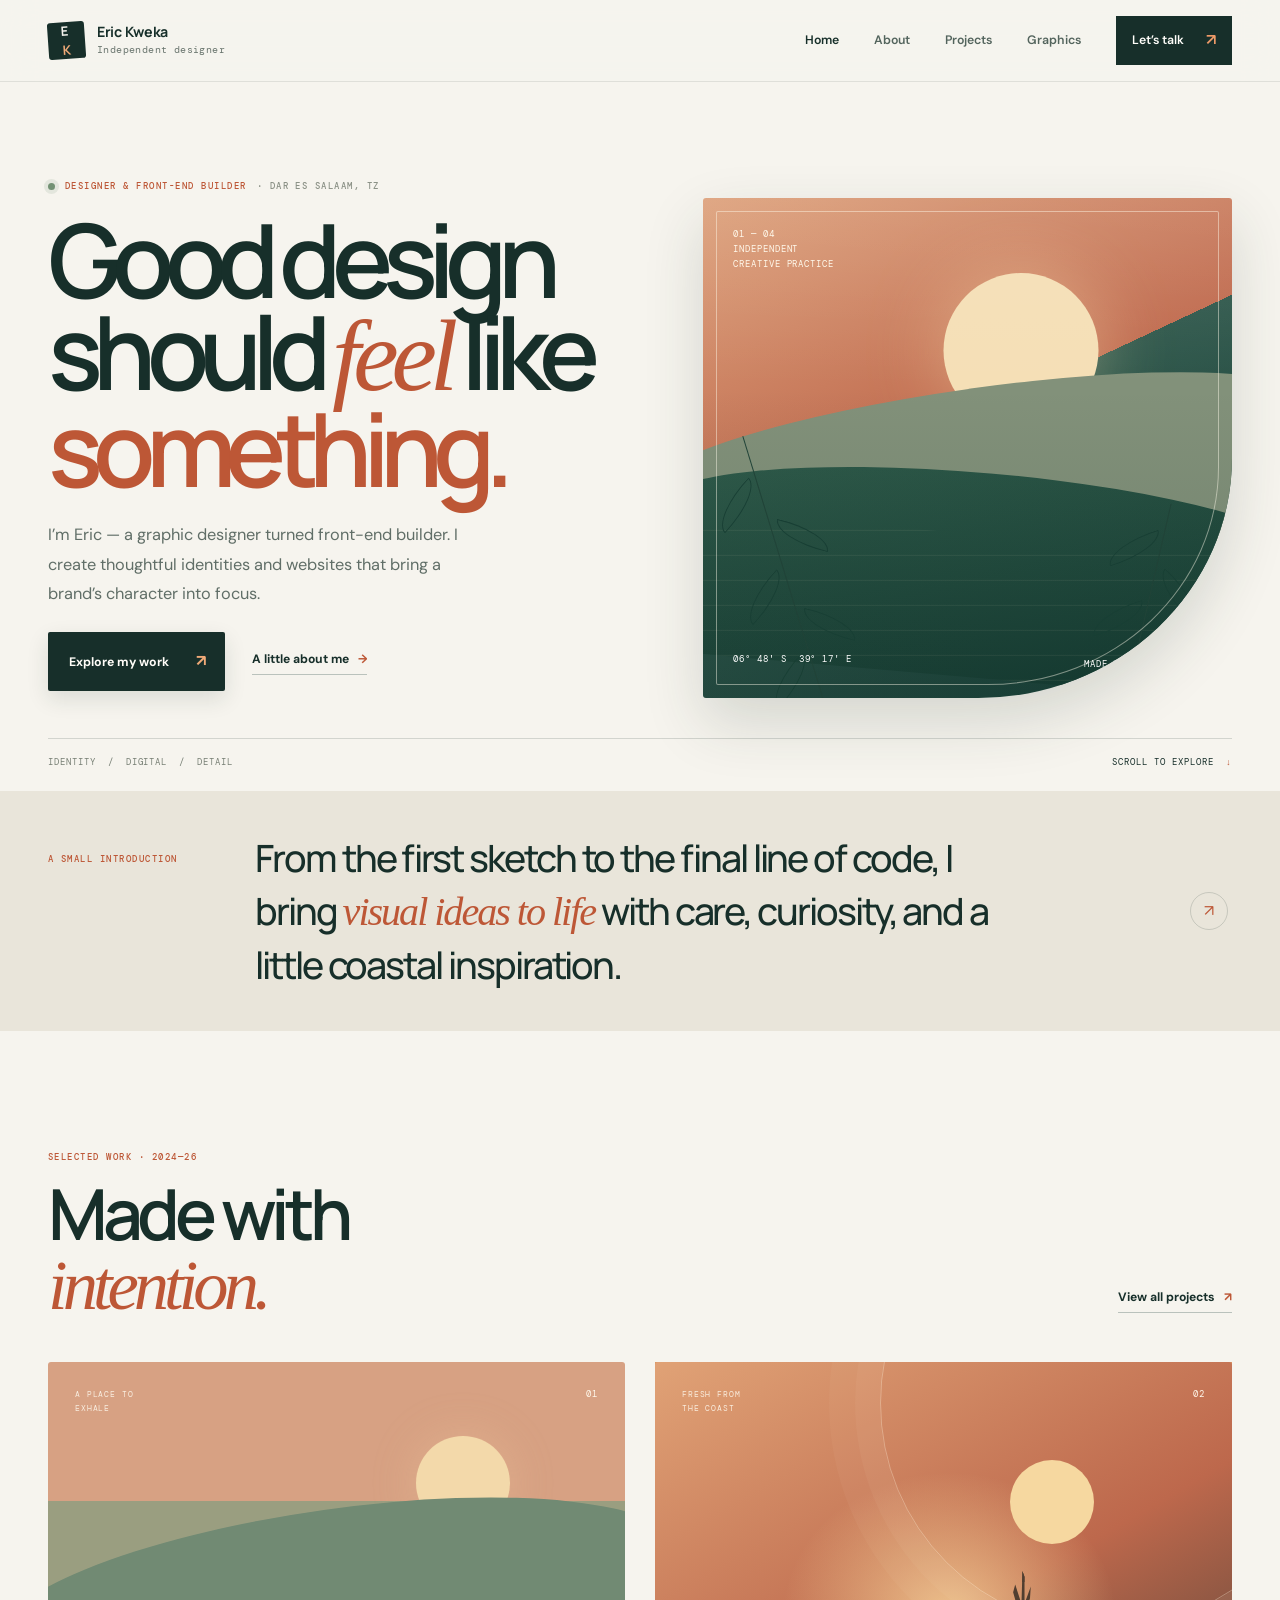
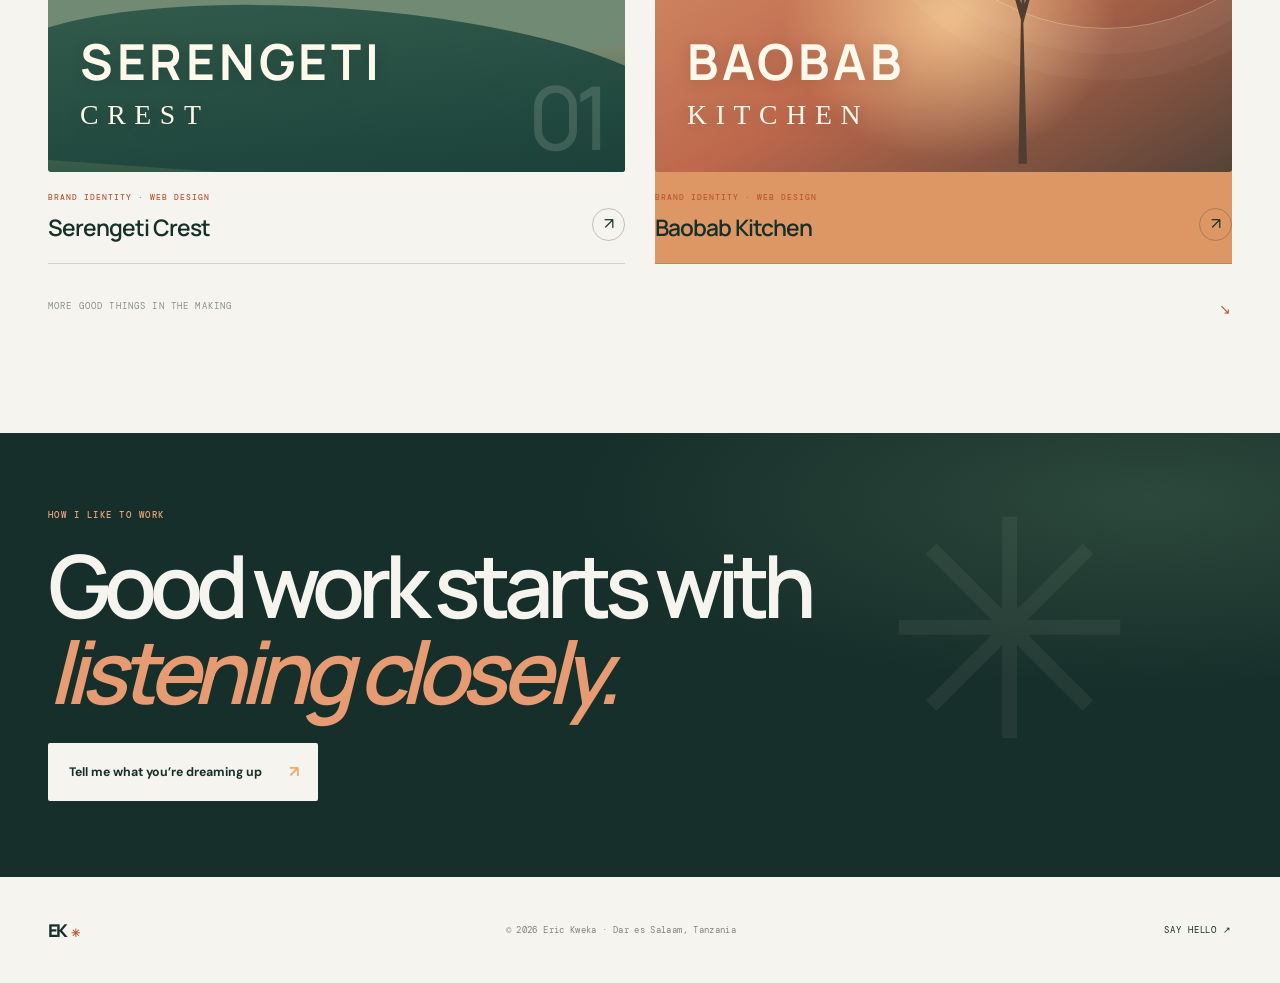
==== index.html @ 7717705d "Add files via upload" ====
<!doctype html>
<html lang="en">
<head>
  <meta charset="utf-8">
  <meta name="viewport" content="width=device-width, initial-scale=1">
  <meta name="theme-color" content="#f4f1e9">
  <meta name="description" content="Eric Kweka is a graphic and front-end designer in Dar es Salaam, Tanzania, building thoughtful brands and websites.">
  <title>Eric Kweka — Designer &amp; Front-end Builder</title>
  <link rel="preconnect" href="https://fonts.googleapis.com">
  <link rel="preconnect" href="https://fonts.gstatic.com" crossorigin>
  <link href="https://fonts.googleapis.com/css2?family=DM+Mono:wght@400;500&family=DM+Sans:wght@400;500;600;700&family=Manrope:wght@400;500;600;700;800&display=swap" rel="stylesheet">
  <link rel="stylesheet" href="style.css">
</head>
<body>
  <header class="site-header">
    <a class="wordmark" href="index.html" aria-label="Eric Kweka, home"><span class="wordmark-mark">E<span>K</span></span><span>Eric Kweka<small>Independent designer</small></span></a>
    <button class="menu-btn" aria-expanded="false" aria-controls="site-nav"><span>Menu</span><i></i><i></i></button>
    <nav class="site-nav" id="site-nav" aria-label="Main navigation">
      <a href="index.html" aria-current="page">Home</a><a href="about.html">About</a><a href="projects.html">Projects</a><a href="graphics.html">Graphics</a><a class="nav-contact" href="contact.html">Let’s talk <span>↗</span></a>
    </nav>
  </header>
  <main>
    <section class="hero wrap">
      <div class="hero-copy">
        <p class="eyebrow"><span class="status-dot"></span> DESIGNER &amp; FRONT-END BUILDER <span class="eyebrow-place">· DAR ES SALAAM, TZ</span></p>
        <h1>Good design<br>should <em>feel</em> like<br><span>something.</span></h1>
        <p class="hero-intro">I’m Eric — a graphic designer turned front-end builder. I create thoughtful identities and websites that bring a brand’s character into focus.</p>
        <div class="hero-cta"><a class="button button-dark" href="projects.html">Explore my work <span>↗</span></a><a class="text-link" href="about.html">A little about me <span>→</span></a></div>
      </div>
      <div class="hero-visual" aria-label="Abstract illustration of the Tanzanian coast at sunset" role="img">
        <div class="visual-index">01 — 04<br>INDEPENDENT<br>CREATIVE PRACTICE</div><div class="sun"></div><div class="coast coast-back"></div><div class="coast coast-front"></div>
        <div class="visual-plant plant-a"><i></i><i></i><i></i><i></i><i></i></div><div class="visual-plant plant-b"><i></i><i></i><i></i><i></i></div>
        <div class="visual-caption"><span>06° 48′ S&nbsp; 39° 17′ E</span><span>MADE IN TANZANIA <b>✳</b></span></div>
      </div>
      <div class="hero-bottom"><span>IDENTITY&nbsp; / &nbsp;DIGITAL&nbsp; / &nbsp;DETAIL</span><a href="#work">SCROLL TO EXPLORE <span>↓</span></a></div>
    </section>
    <section class="intro-band"><div class="wrap intro-band-inner"><span class="eyebrow">A SMALL INTRODUCTION</span><p>From the first sketch to the final line of code, I bring <em>visual ideas to life</em> with care, curiosity, and a little coastal inspiration.</p><a class="round-link" href="about.html" aria-label="Read more about Eric">↗</a></div></section>
    <section class="work-section wrap" id="work">
      <div class="section-heading"><div><p class="eyebrow">SELECTED WORK · 2024—26</p><h2>Made with<br><em>intention.</em></h2></div><a class="text-link" href="projects.html">View all projects <span>↗</span></a></div>
      <div class="work-grid">
        <a class="work-card work-serengeti" href="projects.html#serengeti"><div class="work-art serengeti-art"><span class="work-art-note">A PLACE TO<br>EXHALE</span><div class="work-sun"></div><div class="work-hill hill-a"></div><div class="work-hill hill-b"></div><div class="work-art-title">SERENGETI<br><i>CREST</i></div><span class="work-number">01</span></div><div class="work-meta"><div><span class="eyebrow">BRAND IDENTITY · WEB DESIGN</span><h3>Serengeti Crest</h3></div><span class="arrow-circle">↗</span></div></a>
        <a class="work-card work-baobab" href="projects.html#baobab"><div class="work-art baobab-art"><span class="work-art-note">FRESH FROM<br>THE COAST</span><div class="baobab-sun"></div><div class="baobab-tree"></div><div class="work-art-title">BAOBAB<br><i>KITCHEN</i></div><span class="work-number">02</span></div><div class="work-meta"><div><span class="eyebrow">BRAND IDENTITY · WEB DESIGN</span><h3>Baobab Kitchen</h3></div><span class="arrow-circle">↗</span></div></a>
      </div>
      <div class="work-endnote"><span>MORE GOOD THINGS IN THE MAKING</span><span>↘</span></div>
    </section>
    <section class="statement"><div class="wrap statement-inner"><span class="eyebrow">HOW I LIKE TO WORK</span><p>Good work starts with<br><em>listening closely.</em></p><a class="button button-light" href="contact.html">Tell me what you’re dreaming up <span>↗</span></a><span class="statement-star" aria-hidden="true">✳</span></div></section>
  </main>
  <footer class="site-footer wrap"><a class="footer-mark" href="index.html">EK<span>✳</span></a><span>© <span data-year>2026</span> Eric Kweka · Dar es Salaam, Tanzania</span><a href="mailto:kwekae376@gmail.com">SAY HELLO ↗</a></footer>
  <script src="nav.js" defer></script>
</body>
</html>
---- style.css ----
@import url('https://fonts.googleapis.com/css2?family=DM+Mono:wght@400;500&family=DM+Sans:wght@400;500;600;700&family=Manrope:wght@400;500;600;700;800&display=swap');

:root{--paper:#f4f1e9;--paper-light:#fcfaf5;--ink:#183b35;--ink-soft:#31584e;--muted:#6b7770;--orange:#d06e46;--orange-light:#e9a176;--line:rgba(24,59,53,.18);--dark:#183b35;--white:#fffdf8;--mono:'DM Mono',monospace;--sans:'DM Sans',sans-serif;--display:'Manrope',sans-serif;--page:1160px}
*{box-sizing:border-box}html{scroll-behavior:smooth;scroll-padding-top:100px}body{margin:0;background:var(--paper);color:var(--ink);font:400 16px/1.65 var(--sans);-webkit-font-smoothing:antialiased}a{color:inherit;text-decoration:none}button,input,textarea{font:inherit}button,a{-webkit-tap-highlight-color:transparent}a:focus-visible,button:focus-visible,input:focus-visible,textarea:focus-visible{outline:2px solid var(--orange);outline-offset:4px}::selection{background:var(--orange);color:white}.wrap{width:min(var(--page),calc(100% - 96px));margin-inline:auto}
.site-header{height:88px;padding:0 max(48px,calc((100vw - var(--page))/2));display:flex;align-items:center;justify-content:space-between;border-bottom:1px solid var(--line);position:relative;z-index:10;background:rgba(244,241,233,.96)}.wordmark{display:flex;align-items:center;gap:12px;font:700 .89rem/1.2 var(--display);letter-spacing:-.02em}.wordmark>span:last-child{display:block}.wordmark small{display:block;color:var(--muted);font:400 .62rem/1.5 var(--mono);letter-spacing:.04em;margin-top:3px}.wordmark-mark{height:37px;width:37px;border-radius:50%;display:grid;place-items:center;background:var(--ink);color:var(--paper);font:700 .81rem var(--display);letter-spacing:-.1em;padding-right:3px}.wordmark-mark span{color:var(--orange-light)}.site-nav{display:flex;align-items:center;gap:35px}.site-nav>a{font-size:.8rem;font-weight:600;color:#53645d;transition:color .2s}.site-nav>a:hover,.site-nav>a[aria-current=page]{color:var(--ink)}.site-nav .nav-contact{display:flex;align-items:center;gap:22px;padding:10px 14px 10px 17px;border:1px solid var(--line);color:var(--ink)}.nav-contact span{color:var(--orange);font-size:1rem}.menu-btn{display:none}
.hero{padding-top:63px;display:grid;grid-template-columns:1.04fr .96fr;column-gap:45px;align-items:center;position:relative}.hero-copy{padding:19px 0 38px;position:relative;z-index:1}.eyebrow{display:flex;align-items:center;gap:10px;margin:0 0 19px;color:var(--orange);font:500 .61rem/1.5 var(--mono);letter-spacing:.14em}.status-dot{display:inline-block;width:7px;height:7px;border-radius:50%;background:#739174;box-shadow:0 0 0 4px rgba(115,145,116,.14);flex:none}.eyebrow-place{color:#8b9186}.hero h1,.page-intro h1{font:600 clamp(3.9rem,7.3vw,6.65rem)/.96 var(--display);letter-spacing:-.085em;margin:0;color:var(--ink)}h1 em,h2 em{font-family:Georgia,serif;font-weight:400;letter-spacing:-.07em;color:var(--orange);font-style:italic}.hero h1>span{color:var(--orange)}.hero-intro{max-width:445px;color:#606e67;font-size:1rem;line-height:1.85;margin:26px 0 24px}.hero-cta{display:flex;align-items:center;gap:27px}.button{display:inline-flex;align-items:center;justify-content:space-between;gap:27px;padding:14px 17px 14px 19px;border:1px solid transparent;font-size:.77rem;font-weight:700;transition:transform .2s,background .2s,color .2s}.button:hover{transform:translateY(-2px)}.button-dark{background:var(--ink);color:var(--white)}.button-dark:hover{background:#26534a}.button span{color:var(--orange-light);font-size:1rem}.text-link{display:inline-flex;align-items:center;gap:9px;font-size:.76rem;font-weight:700;border-bottom:1px solid rgba(24,59,53,.27);padding-bottom:5px;transition:color .2s,border-color .2s}.text-link:hover{color:var(--orange);border-color:var(--orange)}.text-link span{color:var(--orange)}
.hero-visual{height:456px;position:relative;overflow:hidden;background:#d7a579;isolation:isolate}.hero-visual:before{content:'';position:absolute;inset:14px;border:1px solid rgba(255,250,235,.45);z-index:5;pointer-events:none}.hero-visual:after{content:'';position:absolute;inset:0;background:linear-gradient(180deg,rgba(246,208,162,.04),rgba(24,59,53,.04));pointer-events:none}.visual-index{position:absolute;z-index:6;top:29px;left:30px;color:#fff9ec;font:400 .53rem/1.7 var(--mono);letter-spacing:.1em}.sun{width:134px;height:134px;position:absolute;z-index:-1;left:54%;top:18%;transform:translateX(-50%);border-radius:50%;background:#f5dfb6;box-shadow:0 0 55px rgba(255,241,197,.32)}.coast{position:absolute;left:-10%;width:125%;border-radius:50% 50% 0 0/30% 30% 0 0}.coast-back{height:37%;bottom:25%;background:#678476;transform:rotate(-8deg)}.coast-front{height:41%;bottom:4%;background:linear-gradient(165deg,#355d51,#183d36);transform:rotate(5deg)}.coast-front:after{content:'';position:absolute;inset:30% 0 0;background:repeating-linear-gradient(175deg,transparent 0 23px,rgba(245,231,198,.16) 24px 25px)}.visual-plant{position:absolute;z-index:4;bottom:-25px;height:60%;width:1px;background:#214338;transform-origin:bottom}.plant-a{left:24%;transform:rotate(-17deg)}.plant-b{right:21%;height:45%;transform:rotate(13deg)}.visual-plant i{position:absolute;width:57px;height:21px;border:1px solid #214338;border-radius:100% 0 100% 0;left:-54px}.visual-plant i:nth-child(1){top:18%;transform:rotate(-30deg)}.visual-plant i:nth-child(2){top:34%;left:0;transform:rotate(30deg) scaleX(-1)}.visual-plant i:nth-child(3){top:50%;transform:rotate(-30deg)}.visual-plant i:nth-child(4){top:65%;left:0;transform:rotate(30deg) scaleX(-1)}.visual-plant i:nth-child(5){top:79%;transform:rotate(-30deg)}.visual-caption{position:absolute;z-index:6;bottom:27px;left:30px;right:30px;color:white;display:flex;justify-content:space-between;font:400 .53rem var(--mono);letter-spacing:.1em}.visual-caption b{color:#f2c09c;font-size:.9rem;margin-left:5px}.hero-bottom{grid-column:1/-1;display:flex;justify-content:space-between;border-top:1px solid var(--line);padding:15px 0 23px;color:#899087;font:400 .55rem var(--mono);letter-spacing:.11em}.hero-bottom a{color:var(--ink)}.hero-bottom a span{color:var(--orange);margin-left:6px}
.intro-band{background:#e9e5da}.intro-band-inner{min-height:217px;display:grid;grid-template-columns:175px 1fr 42px;align-items:center;gap:32px;padding-block:40px}.intro-band .eyebrow{align-self:start;margin-top:22px}.intro-band-inner>p{max-width:710px;margin:0;font:500 clamp(1.38rem,2.7vw,2.15rem)/1.42 var(--display);letter-spacing:-.055em}.intro-band-inner>p em{font:italic 400 1.07em Georgia,serif;color:var(--orange)}.round-link,.arrow-circle{display:grid;place-items:center;width:38px;height:38px;border:1px solid var(--line);border-radius:50%;color:var(--orange);font-size:1rem;transition:background .2s,color .2s}.round-link:hover,.work-card:hover .arrow-circle{background:var(--ink);color:white}
.work-section{padding-top:105px;padding-bottom:100px}.section-heading{display:flex;align-items:flex-end;justify-content:space-between;margin-bottom:36px}.section-heading .eyebrow{margin-bottom:14px}.section-heading h2,.about-capabilities h2{margin:0;font:600 clamp(2.7rem,5vw,4.2rem)/.98 var(--display);letter-spacing:-.075em}.section-heading h2 em,.about-capabilities h2 em{color:var(--orange)}.section-heading>.text-link{margin-bottom:7px}.work-grid{display:grid;grid-template-columns:1fr 1fr;gap:26px}.work-card{display:block}.work-art{height:360px;position:relative;overflow:hidden;isolation:isolate}.serengeti-art{background:linear-gradient(180deg,#ce9771 0 38%,#83937a 38% 56%,#264d42 100%)}.work-art-note{position:absolute;top:26px;left:27px;color:rgba(255,252,241,.85);font:400 .53rem/1.65 var(--mono);letter-spacing:.1em}.work-sun{position:absolute;right:20%;top:18%;width:94px;height:94px;border-radius:50%;background:#f3d9aa;box-shadow:0 0 45px rgba(250,221,172,.25)}.work-hill{position:absolute;left:-10%;width:120%;border-radius:50% 50% 0 0}.hill-a{height:43%;bottom:21%;background:#718a73;transform:rotate(-8deg)}.hill-b{height:42%;bottom:-2%;background:linear-gradient(170deg,#355e4e,#173d36);transform:rotate(4deg)}.work-art-title{position:absolute;z-index:3;left:32px;bottom:43px;color:#fff9ec;font:700 clamp(1.7rem,3.6vw,2.7rem)/.9 var(--display);letter-spacing:.1em;text-shadow:0 2px 15px rgba(0,0,0,.15)}.work-art-title i{font:500 .56em/.95 Georgia,serif;letter-spacing:.31em}.work-number{position:absolute;z-index:3;right:27px;top:26px;color:#fff9ec;font:400 .55rem var(--mono);letter-spacing:.1em}.work-baobab{background:#dc9764}.baobab-art{background:radial-gradient(ellipse at 55% 67%,rgba(250,217,150,.8) 0 2%,transparent 45%),linear-gradient(155deg,#d98f61,#a7583e 63%,#543d32)}.baobab-art:before{content:'';position:absolute;width:450px;height:450px;border:1px solid rgba(255,245,223,.32);border-radius:50%;top:-185px;right:-100px;box-shadow:0 0 0 25px rgba(255,245,223,.04),0 0 0 51px rgba(255,245,223,.035)}.baobab-sun{position:absolute;right:24%;top:24%;width:84px;height:84px;border-radius:50%;background:#f6d8a0}.baobab-tree{position:absolute;z-index:1;bottom:2%;left:62%;width:19px;height:47%;background:#503e30;clip-path:polygon(43% 25%,30% 100%,75% 100%,56% 27%,91% 14%,95% 8%,62% 17%,62% 3%,51% 0,46% 17%,13% 7%,2% 11%,39% 24%)}.baobab-tree:after{content:'';position:absolute;inset:0 0 auto -140px;width:280px;height:90px;border:11px solid #503e30;border-bottom:0;border-radius:50% 50% 0 0}.work-meta{display:flex;justify-content:space-between;align-items:center;padding:19px 0 2px;border-bottom:1px solid var(--line)}.work-meta .eyebrow{font-size:.52rem;margin:0 0 8px;letter-spacing:.12em}.work-meta h3{font:600 1.3rem var(--display);letter-spacing:-.045em;margin:0 0 18px}.arrow-circle{width:33px;height:33px;align-self:center;margin-top:-4px}.work-endnote{margin-top:36px;display:flex;justify-content:space-between;color:#8a928a;font:400 .55rem var(--mono);letter-spacing:.13em}.work-endnote span:last-child{color:var(--orange);font-size:.9rem}
.statement{background:var(--ink);color:var(--paper)}.statement-inner{min-height:360px;position:relative;padding-block:62px;overflow:hidden}.statement .eyebrow{color:#e8a47d}.statement-inner>p{position:relative;z-index:1;font:600 clamp(2.8rem,6vw,5rem)/.99 var(--display);letter-spacing:-.08em;margin:0 0 28px}.statement-inner>p em{color:#e69b72}.button-light{background:var(--paper);color:var(--ink)}.button-light:hover{background:#fff}.statement-star{position:absolute;right:8%;top:11%;color:rgba(245,241,231,.08);font-size:19rem;line-height:1}.site-footer{min-height:98px;display:flex;align-items:center;justify-content:space-between;color:#82877f;font:400 .56rem var(--mono);letter-spacing:.04em}.footer-mark{font:800 1rem var(--display);letter-spacing:-.12em;color:var(--ink)}.footer-mark span{color:var(--orange);font-size:.7rem;margin-left:5px}.site-footer>a:last-child{color:var(--ink);letter-spacing:.1em}
.inner-page{padding-top:76px}.page-intro{max-width:890px;margin-bottom:69px}.page-intro .eyebrow{margin-bottom:20px}.page-intro h1{font-size:clamp(3.6rem,7vw,6rem);line-height:.99}.page-intro h1 em{color:var(--orange)}.page-lede{max-width:540px;margin:24px 0 0;color:#69756e;font-size:1rem;line-height:1.8}.about-story{display:grid;grid-template-columns:.82fr 1.18fr;gap:clamp(40px,8vw,112px);align-items:center;padding-bottom:100px}.about-art{height:440px;position:relative;overflow:hidden;background:linear-gradient(150deg,#dda17b,#bb6e4e 48%,#294f43 48%,#193d36);display:grid;place-items:center}.about-art:before,.about-art:after{content:'';position:absolute;border:1px solid rgba(255,249,234,.35);border-radius:50%}.about-art:before{width:340px;height:340px;box-shadow:0 0 0 25px rgba(255,249,234,.05),0 0 0 50px rgba(255,249,234,.035)}.about-art:after{width:145px;height:145px;background:#f1d6a9;border:0;top:45px;right:47px;opacity:.9}.portrait-monogram{position:relative;z-index:2;width:198px;height:260px;border:1px solid rgba(255,249,234,.55);border-radius:100px 100px 2px 2px;display:grid;place-items:center;padding-right:12px;color:#fff8e9;font:700 4.5rem var(--display);letter-spacing:-.16em}.portrait-monogram span{color:#edaa7b}.about-art-label{position:absolute;z-index:3;left:22px;right:22px;bottom:21px;display:flex;justify-content:space-between;color:rgba(255,249,234,.78);font:400 .48rem var(--mono);letter-spacing:.1em}.story-copy .eyebrow{margin-bottom:15px}.story-copy h2{font:600 clamp(2rem,3.6vw,3.05rem)/1.07 var(--display);letter-spacing:-.07em;margin:0 0 23px}.story-copy h2 em{color:var(--orange)}.story-copy>p:not(.eyebrow){color:#64716b;font-size:.91rem;line-height:1.85;margin:0 0 15px}.story-copy .text-link{margin-top:8px}
.about-capabilities{padding:72px 0 89px;border-top:1px solid var(--line);border-bottom:1px solid var(--line)}.about-capabilities .section-heading{align-items:flex-end}.capabilities-note{max-width:330px;margin:0 0 7px;color:#6e7972;font-size:.83rem;line-height:1.75}.capability-list{border-top:1px solid var(--line);margin-top:34px}.capability-list>div{display:grid;grid-template-columns:55px 1fr 1.15fr 20px;align-items:center;gap:20px;padding:22px 0;border-bottom:1px solid var(--line)}.capability-list>div>span{font:400 .6rem var(--mono);color:var(--orange)}.capability-list h3{font:600 1.08rem var(--display);letter-spacing:-.03em;margin:0}.capability-list p{margin:0;color:#6c7770;font-size:.77rem}.capability-list b{font:400 1rem var(--sans);color:var(--orange);text-align:right}.about-timeline{padding:77px 0 85px}.about-timeline>.eyebrow{margin-bottom:27px}.timeline-row{display:grid;grid-template-columns:150px 1.1fr 1fr;align-items:start;gap:22px;padding:19px 0;border-top:1px solid var(--line)}.timeline-row>span{font:400 .57rem var(--mono);color:var(--orange);letter-spacing:.04em;padding-top:4px}.timeline-row h3{font:600 .91rem var(--display);margin:0}.timeline-row p{margin:0;color:#6c7770;font-size:.76rem;line-height:1.65}.mini-cta{position:relative;padding:37px 0 50px;border-top:1px solid var(--line);border-bottom:1px solid var(--line)}.mini-cta .eyebrow{margin-bottom:14px}.mini-cta h2,.project-end h2{font:600 clamp(2.6rem,5vw,4rem)/.98 var(--display);letter-spacing:-.075em;margin:0 0 25px}.mini-cta h2 em,.project-end h2 em{color:var(--orange)}
.projects-page .page-intro{margin-bottom:61px}.project-showcase{display:grid;grid-template-columns:1.05fr .95fr;align-items:center;gap:clamp(38px,7vw,90px);padding:0 0 92px;margin-bottom:7px}.project-showcase+.project-showcase{border-top:1px solid var(--line);padding-top:80px}.project-showcase.showcase-reverse .showcase-art{order:2}.showcase-art{height:396px;position:relative;overflow:hidden;isolation:isolate}.showcase-art.serengeti-art{background:linear-gradient(180deg,#cd9875 0 35%,#80917a 35% 56%,#244a3e 100%)}.showcase-art.baobab-art{background:radial-gradient(ellipse at 56% 70%,rgba(249,215,147,.83) 0 2%,transparent 45%),linear-gradient(155deg,#dc986b,#a65d42 63%,#503d32)}.showcase-art .work-art-title{font-size:clamp(2rem,4vw,3.1rem);left:37px;bottom:50px}.showcase-art .work-art-note{top:32px;left:37px}.showcase-art .work-number{top:33px;right:35px}.showcase-art .work-sun{width:105px;height:105px}.showcase-art .baobab-sun{width:95px;height:95px}.showcase-tag{position:absolute;z-index:4;bottom:15px;right:18px;color:rgba(255,250,237,.72);font:400 .45rem var(--mono);letter-spacing:.08em}.showcase-copy .eyebrow{margin-bottom:17px}.showcase-copy h2{font:600 clamp(2.8rem,5vw,4.1rem)/.93 var(--display);letter-spacing:-.08em;margin:0 0 20px}.showcase-copy h2 em{color:var(--orange)}.showcase-copy>p:not(.eyebrow){max-width:440px;color:#68756e;font-size:.87rem;line-height:1.85;margin:0 0 23px}.project-facts{border-top:1px solid var(--line);margin:24px 0 24px}.project-facts>div{display:flex;justify-content:space-between;gap:18px;padding:12px 0;border-bottom:1px solid var(--line)}.project-facts span{color:#91948a;font:400 .5rem var(--mono);letter-spacing:.08em}.project-facts b{font-size:.66rem;font-weight:600;text-align:right}.project-end{border-top:1px solid var(--line);padding:56px 0 69px}.project-end>.eyebrow{margin-bottom:14px}
.contact-page{padding-bottom:20px}.contact-intro{max-width:780px;margin-bottom:57px}.contact-intro h1{font-size:clamp(3.55rem,7vw,5.9rem)}.contact-layout{display:grid;grid-template-columns:.82fr 1.18fr;min-height:475px;background:var(--paper-light);border:1px solid rgba(24,59,53,.12)}.contact-aside{position:relative;overflow:hidden;padding:35px 38px;background:var(--ink);color:var(--paper)}.contact-aside>.eyebrow{color:#e6a17a;margin-bottom:20px}.contact-aside>p{position:relative;z-index:1;max-width:300px;margin:0 0 36px;font:500 1.35rem/1.45 var(--display);letter-spacing:-.045em}.contact-detail{position:relative;z-index:1;padding:14px 0;border-top:1px solid rgba(245,241,231,.19)}.contact-detail>span{display:block;margin-bottom:5px;color:#d68c66;font:400 .52rem var(--mono);letter-spacing:.12em}.contact-detail>a,.contact-detail>p{margin:0;font-size:.78rem;color:rgba(250,248,239,.88)}.contact-detail>a{display:flex;justify-content:space-between;align-items:center}.contact-detail>a b{color:#e9a176;font-size:.95rem}.availability{position:relative;z-index:1;margin-top:20px;display:flex;align-items:center;gap:10px;color:rgba(250,248,239,.73);font-size:.69rem}.contact-aside-mark{position:absolute;right:-46px;bottom:-116px;font-size:18rem;line-height:1;color:rgba(255,255,255,.045)}.form-panel{padding:38px 42px}.form-panel>.eyebrow{justify-content:space-between;margin-bottom:28px}.form-step{color:#9a9a8d}.form-row{display:grid;grid-template-columns:1fr 1fr;gap:17px}.form-field{margin-bottom:21px}.form-field label{display:block;color:#69766e;font:500 .53rem var(--mono);letter-spacing:.1em;margin-bottom:8px}.form-field input,.form-field textarea{display:block;width:100%;padding:12px 13px;border:1px solid rgba(24,59,53,.19);border-radius:0;background:#f8f6ef;color:var(--ink);font:400 .78rem var(--sans);transition:border .2s,background .2s;resize:vertical}.form-field input::placeholder,.form-field textarea::placeholder{color:#a1a49b}.form-field input:focus,.form-field textarea:focus{outline:none;border-color:var(--orange);background:white}.form-field textarea{min-height:133px}.form-honeypot{position:absolute;left:-5000px}.submit-button{min-width:207px;border:0;cursor:pointer}.submit-button:disabled{opacity:.65;cursor:wait;transform:none}.form-note{color:#92958b;font-size:.63rem;margin:12px 0 0}.form-status{display:none;font-size:.78rem;margin:12px 0 0}.form-status.is-visible{display:block}.form-status.is-success{color:#3a7853}.form-status.is-error{color:#aa4d3c}.contact-bottom{display:flex;justify-content:space-between;align-items:center;padding:32px 0 13px;color:#93958b;font:400 .53rem var(--mono);letter-spacing:.14em}.contact-bottom span:nth-child(2){color:var(--orange);font-size:1.1rem}
@media(min-width:1500px){.hero-visual{height:490px}.hero{padding-top:74px}.hero h1{font-size:6.7rem}}
@media(max-width:900px){.wrap{width:min(var(--page),calc(100% - 56px))}.site-header{height:74px;padding-inline:28px}.site-nav{gap:24px}.hero{padding-top:48px;column-gap:28px}.hero h1{font-size:clamp(3.3rem,7.6vw,5.3rem)}.hero-visual{height:390px}.hero-intro{font-size:.91rem}.intro-band-inner{grid-template-columns:130px 1fr 38px;gap:21px}.work-section{padding-top:79px;padding-bottom:80px}.work-art{height:300px}.about-story{gap:42px}.about-art{height:390px}.project-showcase{gap:38px}.showcase-art{height:345px}.contact-layout{grid-template-columns:.9fr 1.1fr}.contact-aside{padding:31px 27px}.form-panel{padding:33px 28px}}
@media(max-width:680px){.wrap{width:calc(100% - 40px)}.site-header{height:68px;padding-inline:20px}.wordmark-mark{width:34px;height:34px}.menu-btn{display:flex;align-items:center;gap:8px;padding:8px 0 8px 12px;border:0;background:none;color:var(--ink);font:600 .7rem var(--mono)}.menu-btn i{position:absolute;width:15px;height:1px;background:var(--ink);right:58px;transition:transform .2s}.menu-btn i:nth-of-type(1){transform:translateY(-3px)}.menu-btn i:nth-of-type(2){transform:translateY(3px)}.menu-btn[aria-expanded=true] i:nth-of-type(1){transform:rotate(45deg)}.menu-btn[aria-expanded=true] i:nth-of-type(2){transform:rotate(-45deg)}.site-nav{display:none;position:absolute;top:67px;left:0;right:0;padding:14px 21px 21px;background:var(--paper);border-bottom:1px solid var(--line);box-shadow:0 15px 24px rgba(24,59,53,.09);align-items:stretch;gap:0}.site-nav.is-open{display:flex;flex-direction:column}.site-nav>a{padding:13px 0;border-bottom:1px solid var(--line)}.site-nav .nav-contact{margin-top:11px;padding:12px 14px;border:1px solid var(--line);justify-content:space-between}.hero{display:flex;flex-direction:column;align-items:stretch;padding-top:43px}.hero-copy{padding:0 0 26px}.eyebrow{font-size:.55rem}.hero h1{font-size:clamp(3.65rem,14.5vw,5.4rem)}.hero-intro{max-width:410px;margin:21px 0;font-size:.88rem}.hero-cta{gap:18px}.button{padding:13px 14px 13px 16px;font-size:.7rem}.hero-visual{height:315px;margin:8px 0 0}.visual-index{top:25px;left:25px}.visual-caption{bottom:24px;left:25px;right:25px}.hero-bottom{padding:14px 0 19px;font-size:.46rem}.intro-band-inner{min-height:0;grid-template-columns:1fr 36px;gap:12px;padding-block:31px}.intro-band .eyebrow{grid-column:1/-1;margin:0 0 7px}.intro-band-inner>p{font-size:1.36rem;line-height:1.47}.round-link{width:33px;height:33px}.work-section{padding-top:60px;padding-bottom:62px}.section-heading{display:block;margin-bottom:25px}.section-heading h2,.about-capabilities h2{font-size:3.15rem}.section-heading>.text-link{margin-top:20px}.work-grid{grid-template-columns:1fr;gap:27px}.work-art{height:clamp(250px,80vw,355px)}.work-art-title{font-size:2.2rem;left:26px;bottom:37px}.work-meta h3{font-size:1.2rem}.work-endnote{margin-top:27px;font-size:.47rem}.statement-inner{min-height:0;padding-block:49px}.statement-inner>p{font-size:3.2rem}.statement-star{font-size:13rem;right:-20px;top:23%}.site-footer{min-height:88px;display:grid;grid-template-columns:35px 1fr auto;gap:10px;font-size:.45rem}.site-footer>a:last-child{font-size:.46rem}.inner-page{padding-top:51px}.page-intro{margin-bottom:43px}.page-intro h1{font-size:clamp(3.25rem,12.6vw,4.75rem)}.page-lede{font-size:.9rem;margin-top:19px}.about-story{grid-template-columns:1fr;gap:30px;padding-bottom:62px}.about-art{height:340px}.story-copy h2{font-size:2.35rem}.about-capabilities{padding:53px 0 58px}.about-capabilities .section-heading{display:block}.capabilities-note{margin-top:20px}.capability-list{margin-top:24px}.capability-list>div{grid-template-columns:30px 1fr 17px;gap:10px;padding:17px 0}.capability-list h3{font-size:.93rem}.capability-list p{grid-column:2;grid-row:2;font-size:.72rem}.capability-list b{grid-column:3;grid-row:1}.about-timeline{padding:53px 0 60px}.timeline-row{grid-template-columns:1fr;gap:6px;padding:15px 0}.timeline-row>span{font-size:.52rem}.timeline-row h3{font-size:.88rem}.timeline-row p{font-size:.72rem}.mini-cta{padding:30px 0 39px}.mini-cta h2,.project-end h2{font-size:3.05rem}
.projects-page .page-intro{margin-bottom:42px}.project-showcase{grid-template-columns:1fr;gap:24px;padding-bottom:55px}.project-showcase+.project-showcase{padding-top:53px}.project-showcase.showcase-reverse .showcase-art{order:0}.showcase-art{height:clamp(270px,83vw,365px)}.showcase-art .work-art-title{font-size:2.45rem;left:28px;bottom:42px}.showcase-copy h2{font-size:3.2rem}.showcase-copy>p:not(.eyebrow){font-size:.82rem}.project-facts>div{padding:11px 0}.project-end{padding:42px 0 52px}.contact-page{padding-bottom:8px}.contact-intro{margin-bottom:37px}.contact-layout{grid-template-columns:1fr}.contact-aside{padding:27px 24px 24px}.contact-aside>p{font-size:1.2rem;margin-bottom:24px}.contact-detail{padding:11px 0}.contact-detail>a,.contact-detail>p{font-size:.75rem}.availability{margin-top:16px}.form-panel{padding:28px 23px}.form-panel>.eyebrow{margin-bottom:21px}.form-row{grid-template-columns:1fr;gap:0}.form-field{margin-bottom:17px}.form-field textarea{min-height:120px}.contact-bottom{padding:25px 0 9px;font-size:.43rem}}
@media(prefers-reduced-motion:reduce){*,*::before,*::after{scroll-behavior:auto!important;animation-duration:.01ms!important;animation-iteration-count:1!important;transition-duration:.01ms!important}}

/* Editorial refresh */
:root{--paper:#f6f4ee;--paper-light:#fffefa;--ink:#172f2a;--ink-soft:#31584e;--muted:#68746d;--orange:#bd5736;--orange-light:#f0aa78;--line:rgba(23,47,42,.16);--page:1216px}
body{background:var(--paper)}
.site-header{height:82px;position:sticky;top:0;background:rgba(246,244,238,.9);backdrop-filter:blur(16px);border-color:rgba(23,47,42,.1)}
.wordmark-mark{border-radius:3px;transform:rotate(-4deg)}
.site-nav>a{font-size:.77rem}.site-nav .nav-contact{background:var(--ink);color:#fffefa;border:0;padding:11px 16px}.site-nav .nav-contact span{color:#ed9a68}
.hero{padding-top:76px;column-gap:7%;min-height:610px}.hero-copy{padding:22px 0 47px}.hero h1{font-size:clamp(4.3rem,8vw,7.25rem);line-height:.9;letter-spacing:-.095em}.hero h1>span{color:var(--orange)}
.eyebrow{font-size:.58rem;letter-spacing:.16em}.hero-intro{font-size:1.02rem;line-height:1.8;max-width:420px}.button{border-radius:2px;padding:15px 18px 15px 20px}.button-dark{box-shadow:0 8px 22px rgba(23,47,42,.12)}
.hero-visual{height:500px;border-radius:3px 3px 48% 3px;background:linear-gradient(155deg,#dda17b 0%,#c16d51 46%,#31594d 46%,#163d35 100%);box-shadow:0 24px 60px rgba(36,59,46,.16)}
.hero-visual:before{inset:13px;border-radius:2px 2px 46% 2px}.hero-visual:after{background:linear-gradient(180deg,rgba(255,255,255,.08),transparent 38%,rgba(12,37,32,.16))}.sun{width:155px;height:155px;left:60%;top:15%;box-shadow:0 0 75px rgba(255,231,181,.38)}
.coast-back{background:#82917a}.coast-front{background:linear-gradient(165deg,#315d4c,#12382f)}.coast-front:after{opacity:.42}.visual-plant i{border-color:#183f34}.visual-index,.visual-caption{font-size:.56rem}.hero-bottom{padding-top:17px;color:#777f74}.intro-band{background:#e9e5da}.intro-band-inner{min-height:228px}.intro-band-inner>p{font-size:clamp(1.5rem,3vw,2.35rem);max-width:770px}
.work-section{padding-top:120px;padding-bottom:115px}.section-heading{margin-bottom:42px}.section-heading h2,.about-capabilities h2{font-size:clamp(3.2rem,5.5vw,4.75rem)}.work-grid{gap:30px}.work-art{height:410px;border-radius:3px}.serengeti-art{background:linear-gradient(180deg,#d7a183 0 34%,#9a9e80 34% 54%,#345847 100%)}.work-card:first-child .work-art:after{content:'01';position:absolute;right:22px;bottom:20px;font:500 5.5rem/.8 var(--display);letter-spacing:-.09em;color:rgba(255,250,237,.15)}.baobab-art{background:radial-gradient(ellipse at 51% 62%,rgba(251,218,157,.72) 0 2%,transparent 40%),linear-gradient(150deg,#e0a276,#bd684c 58%,#554338)}.work-art-title{font-size:clamp(2.2rem,4vw,3.1rem);letter-spacing:.075em}.work-meta{padding-top:20px}.work-meta h3{font-size:1.42rem}.arrow-circle{color:var(--ink);border-color:rgba(23,47,42,.25)}.work-card:hover .work-art{transform:translateY(-4px);transition:transform .35s cubic-bezier(.2,.8,.2,1)}
.statement{background:radial-gradient(ellipse at 90% 15%,rgba(85,119,94,.34),transparent 35%),#172f2a}.statement-inner{min-height:390px;padding-block:76px}.statement-inner>p{font-size:clamp(3.4rem,6.8vw,5.6rem)}.statement-star{color:rgba(245,241,231,.055)}.site-footer{min-height:106px}.footer-mark{font-size:1.1rem}
.inner-page{padding-top:94px}.page-intro{margin-bottom:82px}.page-intro h1{font-size:clamp(4rem,7.5vw,6.6rem);line-height:.93}.page-lede{font-size:1.02rem;max-width:565px}.about-art{border-radius:3px 3px 38% 3px;box-shadow:0 20px 55px rgba(36,59,46,.13)}.portrait-monogram{border-radius:100px 100px 3px 3px}.story-copy h2{font-size:clamp(2.35rem,4vw,3.4rem)}.story-copy>p:not(.eyebrow){font-size:.96rem}.about-capabilities{padding:85px 0 96px}.capability-list>div{padding:25px 0}.capability-list h3{font-size:1.18rem}.capability-list p{font-size:.82rem}.timeline-row{padding:23px 0}.timeline-row h3{font-size:1rem}.timeline-row p{font-size:.83rem}.mini-cta{padding:48px 0 61px}
.project-showcase{gap:clamp(50px,8vw,108px);padding-bottom:108px}.project-showcase+.project-showcase{padding-top:92px}.showcase-art{height:445px;border-radius:3px}.showcase-art.serengeti-art{background:linear-gradient(180deg,#d7a183 0 34%,#9a9e80 34% 54%,#345847 100%)}.showcase-art.baobab-art{background:radial-gradient(ellipse at 52% 63%,rgba(251,218,157,.72) 0 2%,transparent 40%),linear-gradient(150deg,#e0a276,#bd684c 58%,#554338)}.showcase-copy h2{font-size:clamp(3rem,5.3vw,4.6rem)}.showcase-copy>p:not(.eyebrow){font-size:.94rem}.project-facts b{font-size:.72rem}.showcase-tag{font-size:.5rem}
.contact-layout{background:var(--paper-light);box-shadow:0 22px 60px rgba(36,59,46,.09);border:0}.contact-aside{padding:43px 42px;background:radial-gradient(ellipse at 15% 90%,rgba(83,120,93,.32),transparent 43%),#172f2a}.contact-aside>p{font-size:1.5rem}.form-panel{padding:43px 46px}.form-field input,.form-field textarea{border-radius:2px;padding:14px}.contact-bottom{padding-top:40px}
@media(max-width:900px){.hero{min-height:0;padding-top:58px}.hero-visual{height:420px}.work-art{height:340px}.showcase-art{height:365px}.inner-page{padding-top:72px}}
@media(max-width:680px){.site-header{height:68px}.hero{padding-top:45px}.hero h1{font-size:clamp(3.8rem,15vw,5.5rem)}.hero-visual{height:340px;border-radius:3px 3px 35% 3px}.work-section{padding-top:72px;padding-bottom:70px}.work-art{height:clamp(270px,84vw,370px)}.intro-band-inner{padding-block:35px}.statement-inner{padding-block:55px}.inner-page{padding-top:56px}.page-intro{margin-bottom:51px}.page-intro h1{font-size:clamp(3.45rem,13vw,4.8rem)}.about-art{height:360px}.about-capabilities{padding:59px 0 67px}.project-showcase{padding-bottom:65px}.project-showcase+.project-showcase{padding-top:61px}.showcase-art{height:clamp(290px,87vw,390px)}.contact-aside{padding:29px 25px 25px}.form-panel{padding:30px 24px}}
@media(hover:none){.work-card:hover .work-art{transform:none}}

/* Poster and flyer portfolio */
.graphic-grid{display:grid;grid-template-columns:repeat(2,minmax(0,1fr));gap:64px 30px;margin-bottom:100px}
.graphic-art{height:470px;position:relative;overflow:hidden;padding:28px;display:flex;flex-direction:column;justify-content:space-between;color:#fff8e8;isolation:isolate;box-shadow:0 18px 45px rgba(23,47,42,.12);transition:transform .3s}
.graphic-art.graphic-photo{padding:0;display:grid;place-items:center;background:#e9e5da}
.graphic-photo img{display:block;width:100%;height:100%;object-fit:contain}
.graphic-art.graphic-photo{height:auto;display:block;background:transparent;box-shadow:none}
.graphic-photo img{height:auto;object-fit:initial;box-shadow:0 18px 45px rgba(23,47,42,.12)}
.graphic-card:hover .graphic-art{transform:translateY(-4px)}
.graphic-kicker,.graphic-details,.graphic-index{position:relative;z-index:2;font:500 .57rem/1.6 var(--mono);letter-spacing:.12em}
.graphic-index{position:absolute;right:27px;top:26px;opacity:.68}
.graphic-big{position:relative;z-index:2;display:block;font:800 clamp(3.6rem,7vw,6.6rem)/.78 var(--display);letter-spacing:-.1em}
.graphic-big i{font-family:Georgia,serif;font-weight:400;letter-spacing:-.09em}
.graphic-details{font-size:.52rem;letter-spacing:.09em;line-height:1.9}
.graphic-art-one{background:linear-gradient(155deg,#db7950,#b94732 60%,#572d2a)}
.graphic-art-one:before{content:'';position:absolute;width:300px;height:300px;border-radius:50%;right:-45px;top:75px;background:#e9b16f;mix-blend-mode:screen;opacity:.8}
.graphic-shape{position:absolute;z-index:1;width:190px;height:240px;right:45px;top:110px;border:1px solid rgba(255,248,232,.56);transform:rotate(13deg)}
.graphic-art-two{background:#253f38;color:#f5e8c7}
.graphic-art-two:before{content:'';position:absolute;inset:18px;border:1px solid rgba(245,232,199,.3)}
.graphic-sun{position:absolute;width:180px;height:180px;border-radius:50%;top:85px;right:45px;background:#d78c54;box-shadow:0 0 0 22px rgba(215,140,84,.16),0 0 0 45px rgba(215,140,84,.09)}
.graphic-art-three{background:linear-gradient(145deg,#d9c4a1,#b7a27c 48%,#73806b);color:#193b36}
.graphic-art-three:before,.graphic-art-three:after{content:'';position:absolute;z-index:1;width:140%;height:130px;left:-20%;border:1px solid rgba(25,59,54,.48);border-radius:50%;transform:rotate(-18deg)}
.graphic-art-three:before{top:95px}.graphic-art-three:after{top:142px}
.graphic-lines{position:absolute;inset:0;background:repeating-linear-gradient(135deg,transparent 0 17px,rgba(25,59,54,.08) 17px 18px);z-index:0}
.graphic-art-four{background:#edc987;color:#244b3d}
.graphic-art-four:before{content:'';position:absolute;width:235px;height:235px;border-radius:50%;right:30px;top:96px;background:#cf6543;box-shadow:0 0 0 14px rgba(36,75,61,.14)}
.graphic-fruit{position:absolute;z-index:2;right:97px;top:127px;color:#f7d99e;font-size:7rem;line-height:1}
.graphic-meta{display:flex;align-items:center;justify-content:space-between;padding-top:17px;border-top:1px solid var(--line)}
.graphic-meta .eyebrow{margin:0 0 5px;font-size:.52rem}.graphic-meta h2{margin:0;font:600 1.25rem var(--display);letter-spacing:-.045em}.graphic-meta>span{color:#879087;font:400 .54rem var(--mono);letter-spacing:.08em}
.graphic-end{margin-top:0}
@media(max-width:900px){.graphic-art{height:390px;padding:23px}.graphic-big{font-size:clamp(3.3rem,8vw,5.5rem)}}
@media(max-width:680px){.graphic-grid{grid-template-columns:1fr;gap:35px;margin-bottom:65px}.graphic-art{height:clamp(350px,110vw,470px);padding:25px}.graphic-big{font-size:clamp(4rem,16vw,6rem)}.graphic-sun{width:150px;height:150px;right:35px}.graphic-art-four:before{width:195px;height:195px;right:22px}.graphic-fruit{right:71px;top:117px;font-size:6rem}}
@media(max-width:900px){.graphic-art.graphic-photo{height:auto}}
@media(max-width:680px){.graphic-art.graphic-photo{height:auto}}
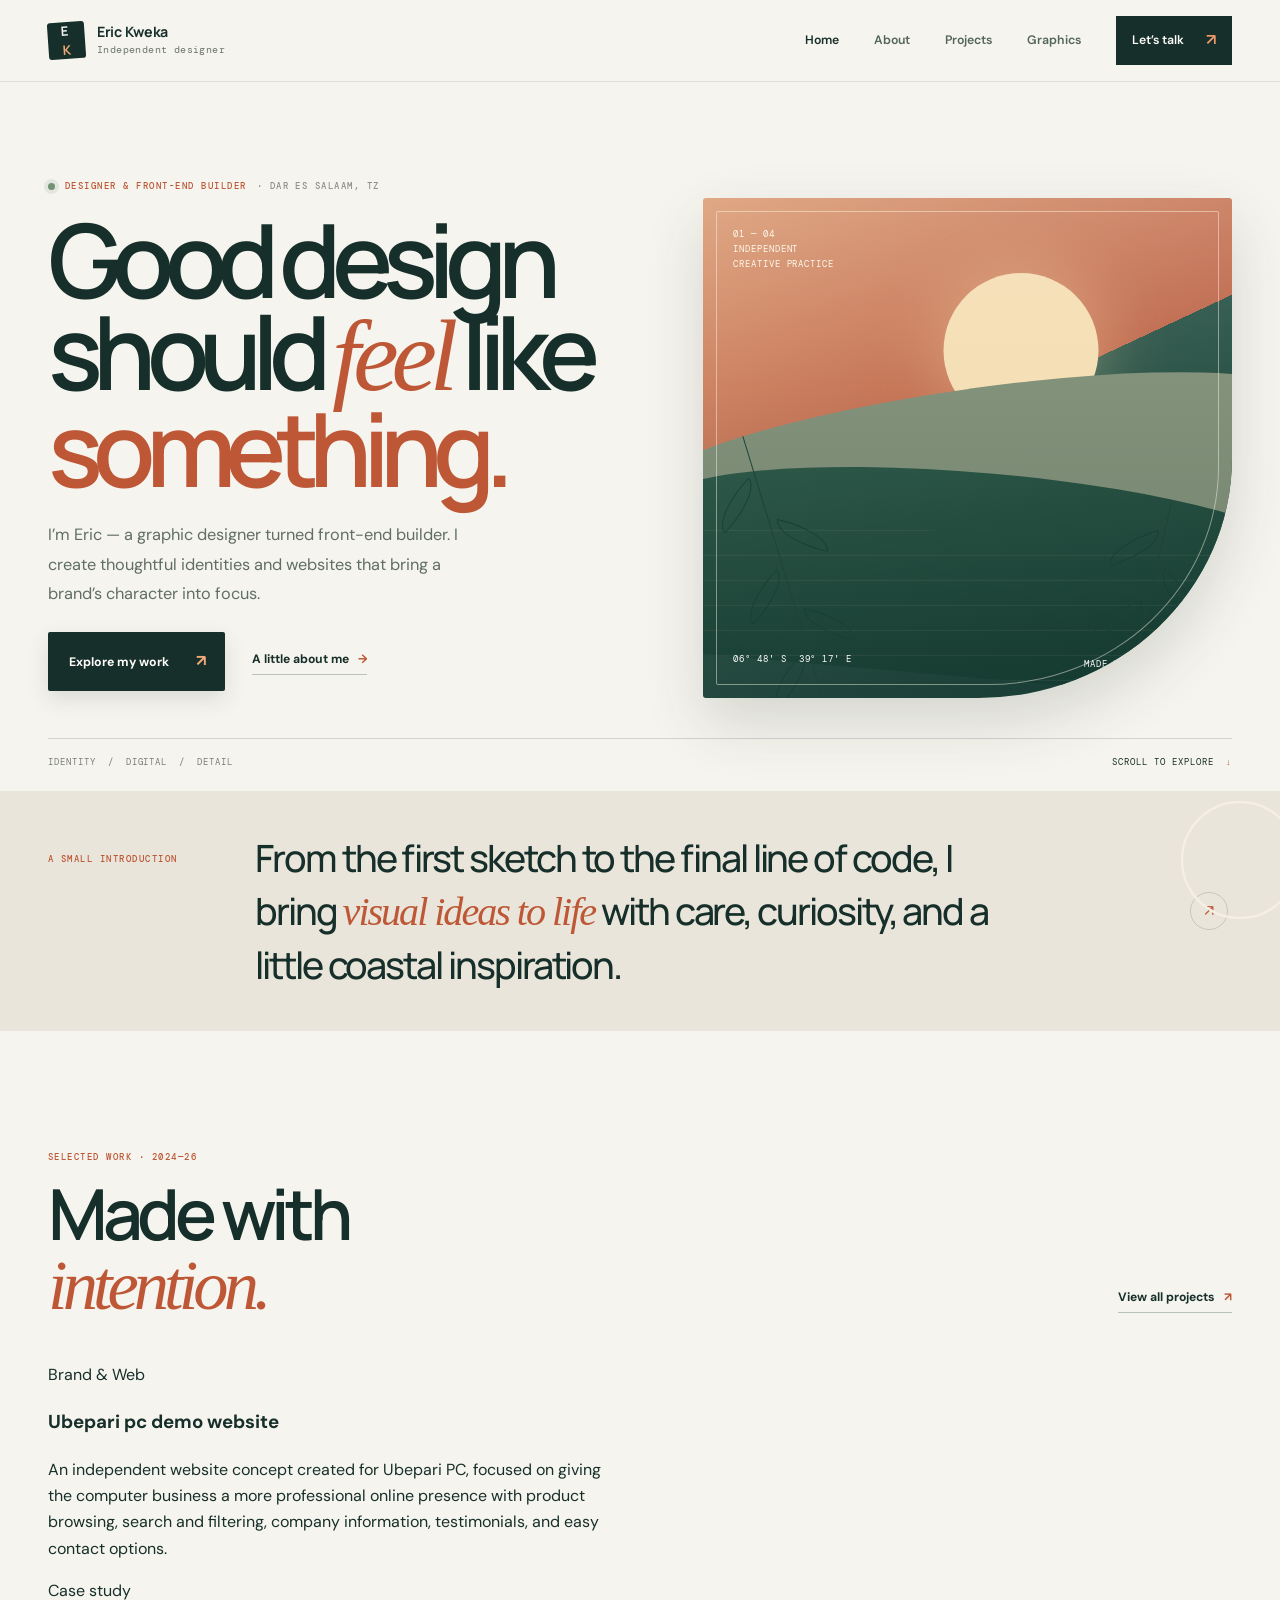
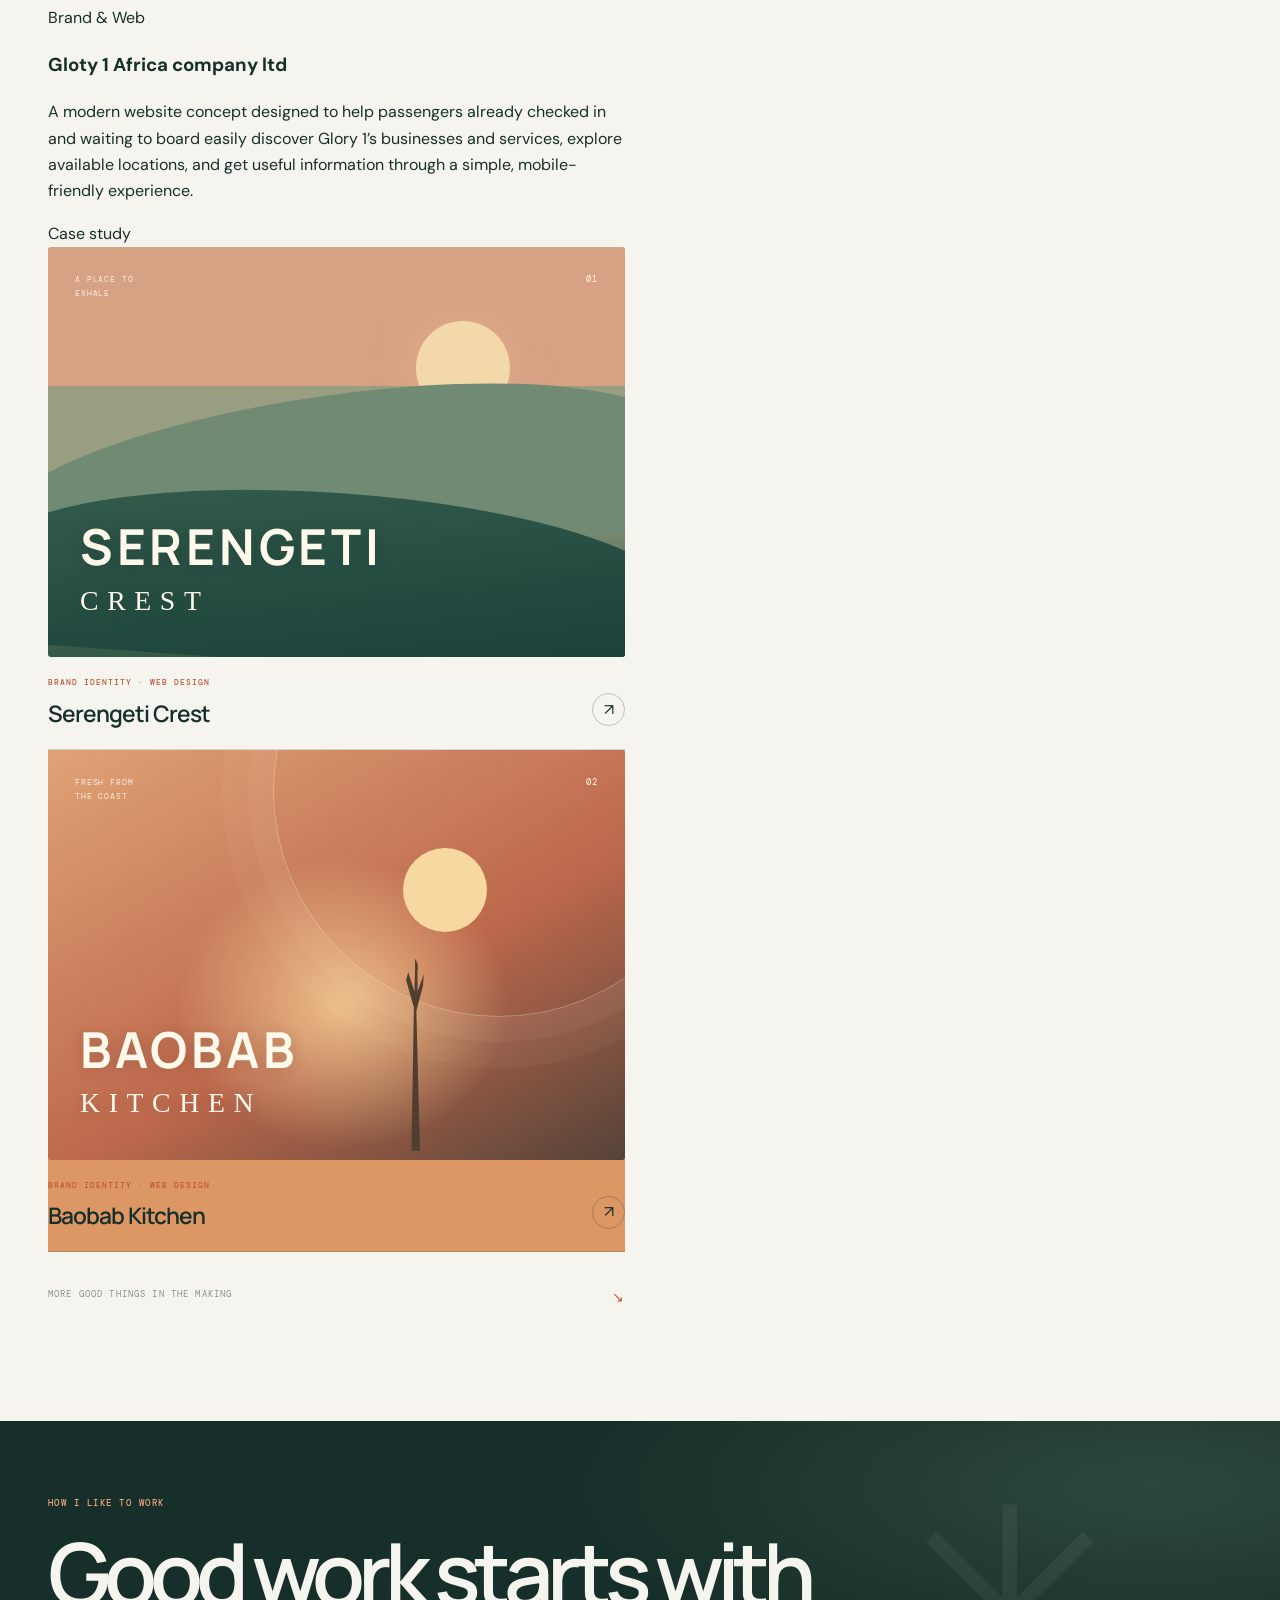
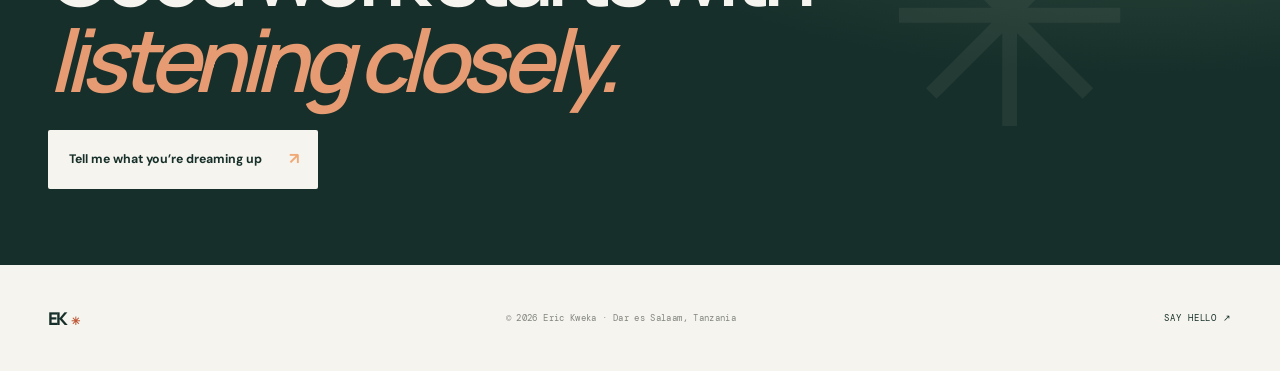
==== commit 0ae04dff: "Add Ubepari PC and Glory 1 projects" ====
--- a/index.html
+++ b/index.html
@@ -38,6 +38,34 @@
     <section class="work-section wrap" id="work">
       <div class="section-heading"><div><p class="eyebrow">SELECTED WORK · 2024—26</p><h2>Made with<br><em>intention.</em></h2></div><a class="text-link" href="projects.html">View all projects <span>↗</span></a></div>
       <div class="work-grid">
+        <div class="project-card">
+        <div class="project-thumb">
+          <svg width="120" height="120" viewBox="0 0 120 120" style="position:absolute; right:-20px; bottom:-20px;"><circle cx="60" cy="60" r="58" fill="none" stroke="#F5EFE6" stroke-width="2"/></svg>
+        </div>
+        <div class="project-body">
+          <span class="tag">Brand &amp; Web</span>
+          <h3>Ubepari pc demo website</h3>
+          <p>An independent website concept created for Ubepari PC, focused on giving the computer business a more professional online presence with product browsing, search and filtering, company information, testimonials, and easy contact options.</p>
+          <div class="project-links">
+            <a href="#">Case study</a>
+            <a href="https://iamericx.github.io/ubepari/>Live site</a>
+          </div>
+        </div>
+      </div>
+         <div class="project-card">
+        <div class="project-thumb">
+          <svg width="120" height="120" viewBox="0 0 120 120" style="position:absolute; right:-20px; bottom:-20px;"><circle cx="60" cy="60" r="58" fill="none" stroke="#F5EFE6" stroke-width="2"/></svg>
+        </div>
+        <div class="project-body">
+          <span class="tag">Brand &amp; Web</span>
+          <h3>Gloty 1 Africa company ltd</h3>
+          <p> A modern website concept designed to help passengers already checked in and waiting to board easily discover Glory 1’s businesses and services, explore available locations, and get useful information through a simple, mobile-friendly experience.</p>
+          <div class="project-links">
+            <a href="#">Case study</a>
+            <a href="https://iamericx.github.io/Glory-1-/>Live site</a>
+          </div>
+        </div>
+      </div>
         <a class="work-card work-serengeti" href="projects.html#serengeti"><div class="work-art serengeti-art"><span class="work-art-note">A PLACE TO<br>EXHALE</span><div class="work-sun"></div><div class="work-hill hill-a"></div><div class="work-hill hill-b"></div><div class="work-art-title">SERENGETI<br><i>CREST</i></div><span class="work-number">01</span></div><div class="work-meta"><div><span class="eyebrow">BRAND IDENTITY · WEB DESIGN</span><h3>Serengeti Crest</h3></div><span class="arrow-circle">↗</span></div></a>
         <a class="work-card work-baobab" href="projects.html#baobab"><div class="work-art baobab-art"><span class="work-art-note">FRESH FROM<br>THE COAST</span><div class="baobab-sun"></div><div class="baobab-tree"></div><div class="work-art-title">BAOBAB<br><i>KITCHEN</i></div><span class="work-number">02</span></div><div class="work-meta"><div><span class="eyebrow">BRAND IDENTITY · WEB DESIGN</span><h3>Baobab Kitchen</h3></div><span class="arrow-circle">↗</span></div></a>
       </div>
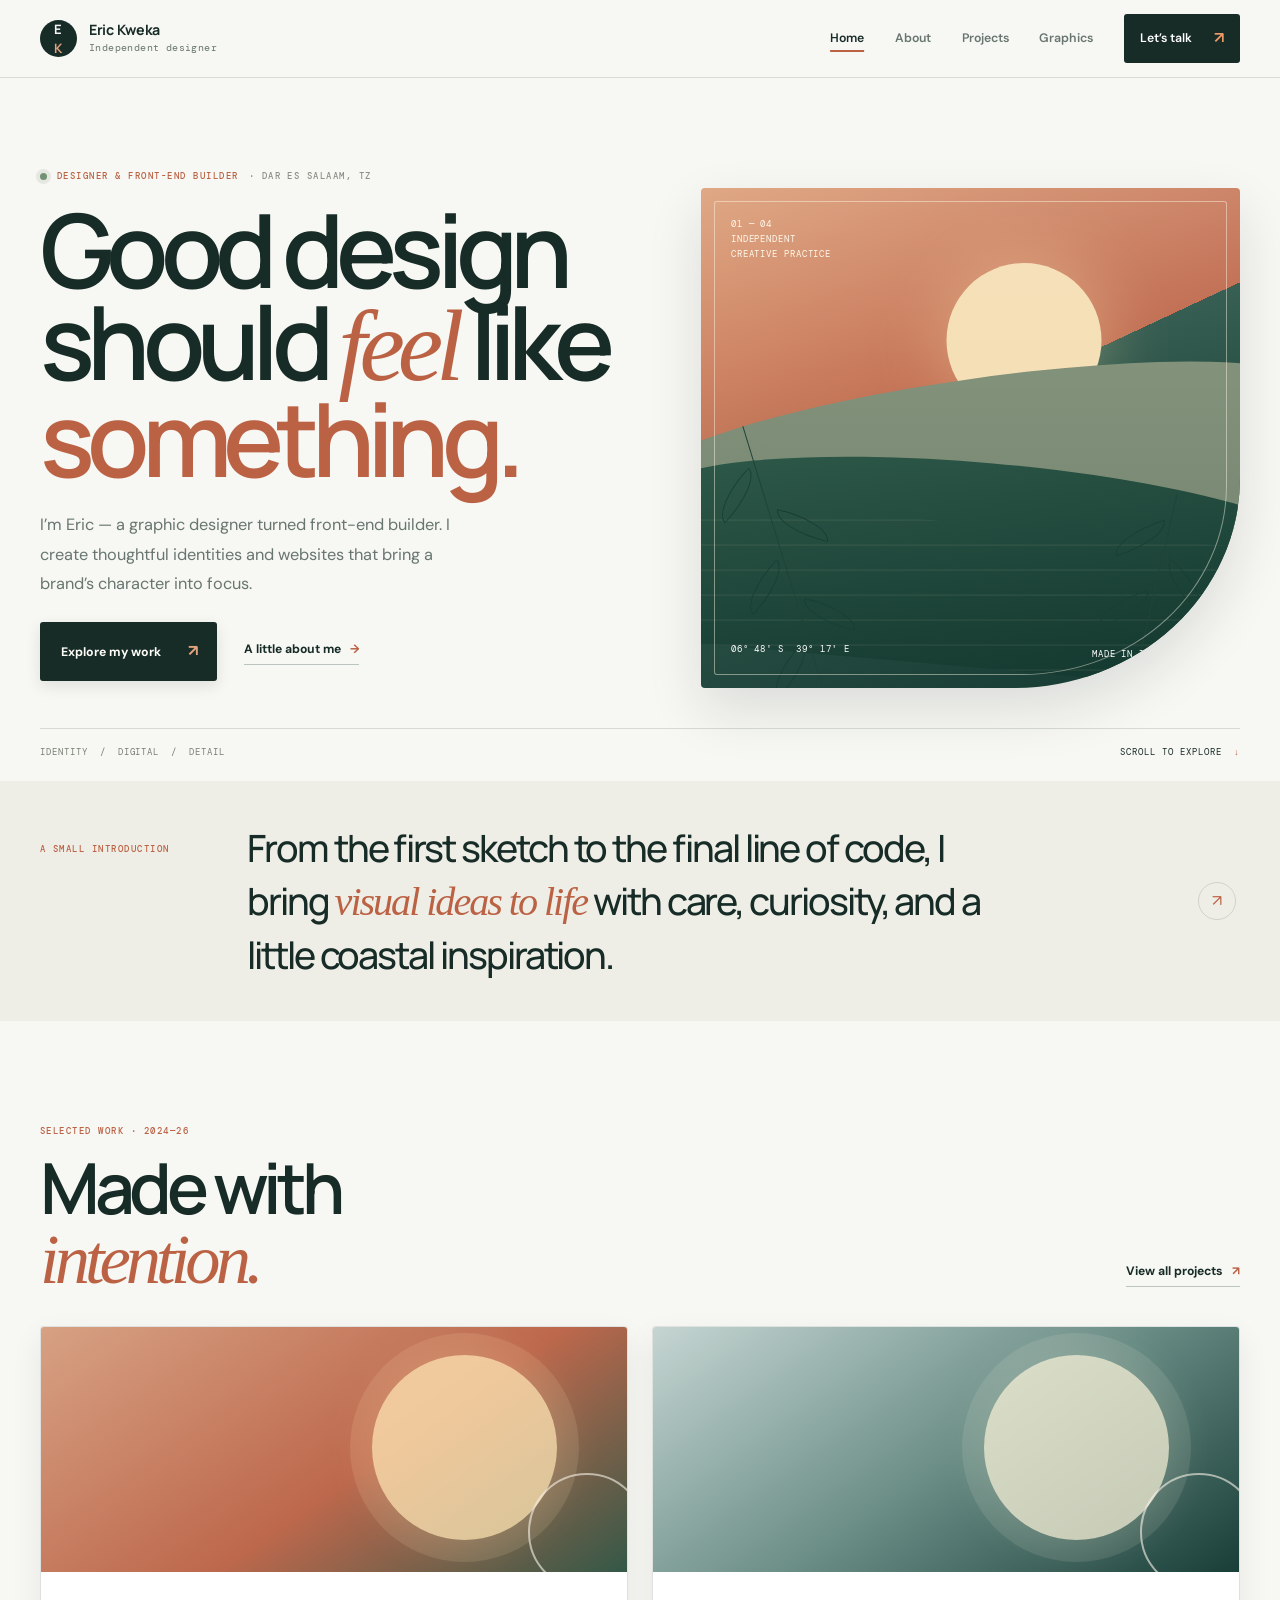
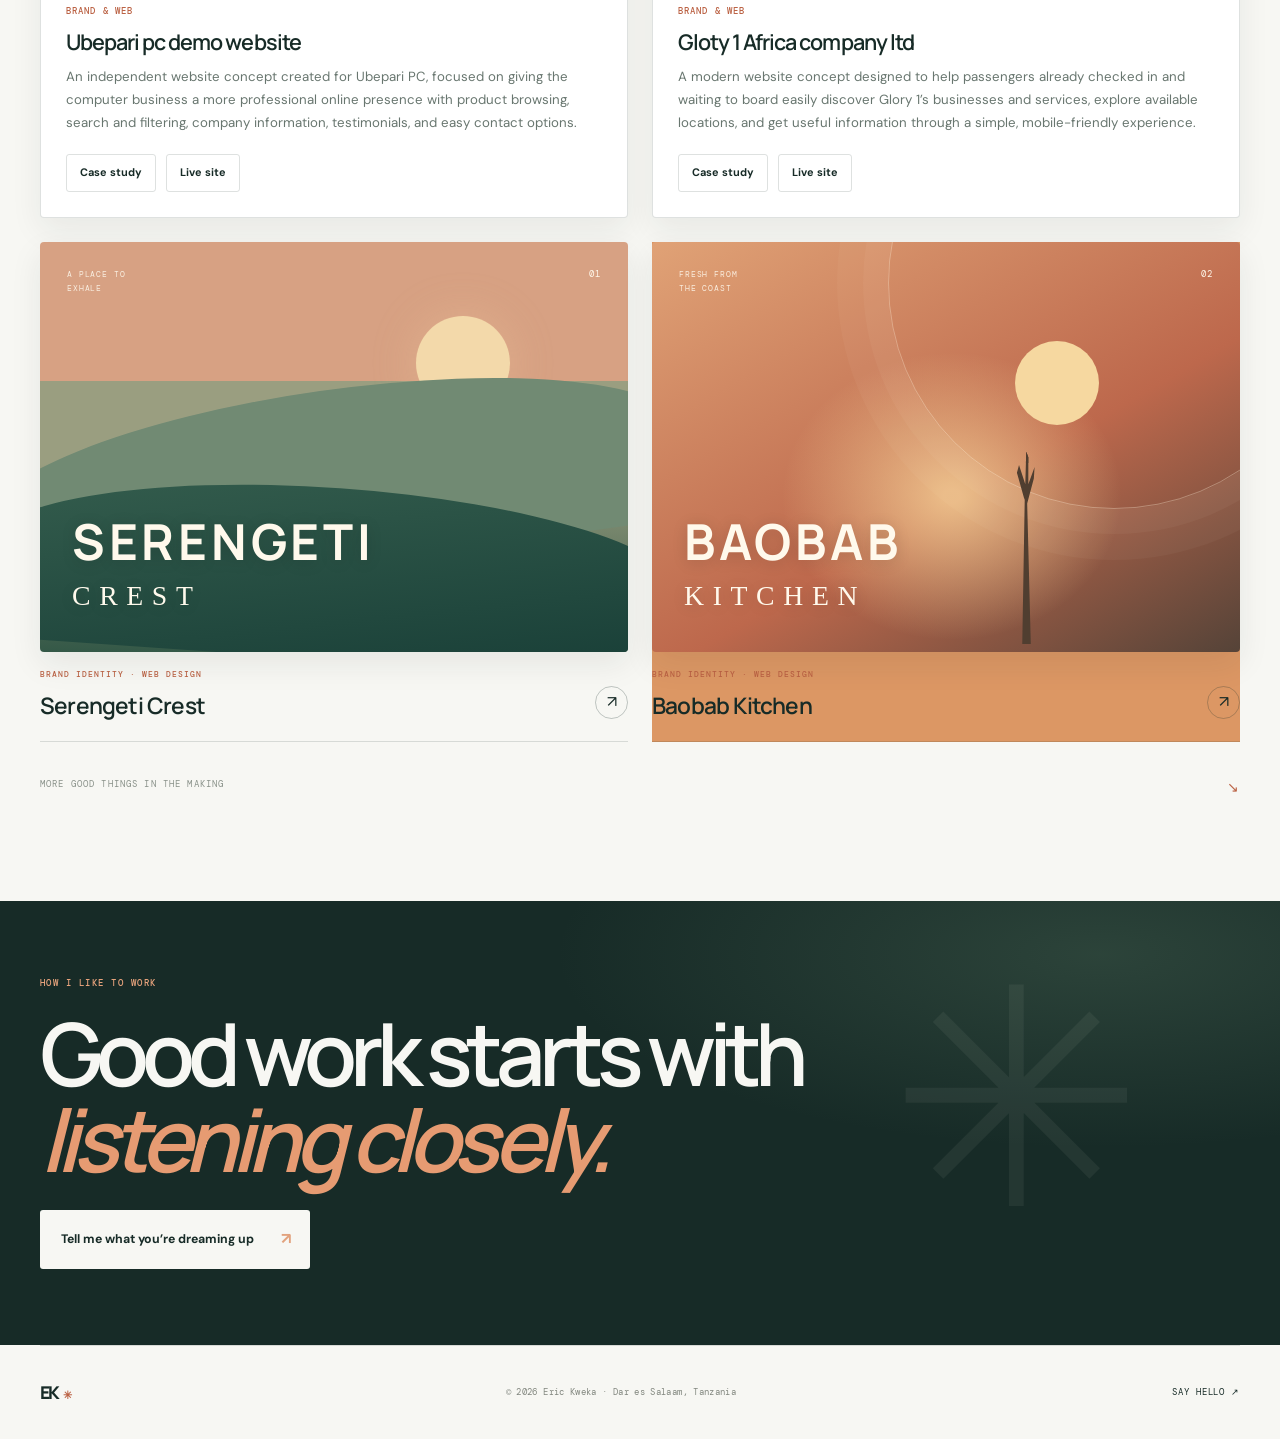
==== commit 839b25b2: "rededign" ====
--- a/index.html
+++ b/index.html
@@ -3,7 +3,7 @@
 <head>
   <meta charset="utf-8">
   <meta name="viewport" content="width=device-width, initial-scale=1">
-  <meta name="theme-color" content="#f4f1e9">
+  <meta name="theme-color" content="#f7f7f3">
   <meta name="description" content="Eric Kweka is a graphic and front-end designer in Dar es Salaam, Tanzania, building thoughtful brands and websites.">
   <title>Eric Kweka — Designer &amp; Front-end Builder</title>
   <link rel="preconnect" href="https://fonts.googleapis.com">
@@ -48,7 +48,7 @@
           <p>An independent website concept created for Ubepari PC, focused on giving the computer business a more professional online presence with product browsing, search and filtering, company information, testimonials, and easy contact options.</p>
           <div class="project-links">
             <a href="#">Case study</a>
-            <a href="https://iamericx.github.io/ubepari/>Live site</a>
+            <a href="https://iamericx.github.io/ubepari/">Live site</a>
           </div>
         </div>
       </div>
@@ -62,7 +62,7 @@
           <p> A modern website concept designed to help passengers already checked in and waiting to board easily discover Glory 1’s businesses and services, explore available locations, and get useful information through a simple, mobile-friendly experience.</p>
           <div class="project-links">
             <a href="#">Case study</a>
-            <a href="https://iamericx.github.io/Glory-1-/>Live site</a>
+            <a href="https://iamericx.github.io/Glory-1-/">Live site</a>
           </div>
         </div>
       </div>
--- a/style.css
+++ b/style.css
@@ -71,3 +71,129 @@
 @media(max-width:680px){.graphic-grid{grid-template-columns:1fr;gap:35px;margin-bottom:65px}.graphic-art{height:clamp(350px,110vw,470px);padding:25px}.graphic-big{font-size:clamp(4rem,16vw,6rem)}.graphic-sun{width:150px;height:150px;right:35px}.graphic-art-four:before{width:195px;height:195px;right:22px}.graphic-fruit{right:71px;top:117px;font-size:6rem}}
 @media(max-width:900px){.graphic-art.graphic-photo{height:auto}}
 @media(max-width:680px){.graphic-art.graphic-photo{height:auto}}
+
+/* Portfolio polish: consistent surfaces, clearer hierarchy, and calmer motion */
+:root{
+  --paper:#f7f7f3;
+  --paper-light:#fff;
+  --ink:#172b27;
+  --ink-soft:#344d47;
+  --muted:#68766f;
+  --orange:#bb6244;
+  --orange-light:#e2a27d;
+  --line:rgba(23,43,39,.14);
+  --page:1200px;
+}
+body{background:var(--paper);color:var(--ink)}
+.wrap{width:min(var(--page),calc(100% - 80px))}
+.site-header{height:78px;padding-inline:max(40px,calc((100vw - var(--page))/2));background:rgba(247,247,243,.92);border-bottom-color:var(--line)}
+.wordmark-mark{border-radius:50%;transform:none;background:var(--ink)}
+.site-nav{gap:clamp(18px,2.4vw,34px)}
+.site-nav>a{color:var(--muted);transition:color .2s ease,background .2s ease,transform .2s ease}
+.site-nav>a:hover,.site-nav>a[aria-current=page]{color:var(--ink)}
+.site-nav>a[aria-current=page]:not(.nav-contact){text-decoration:underline;text-decoration-color:var(--orange);text-decoration-thickness:2px;text-underline-offset:8px}
+.site-nav .nav-contact{border-radius:3px;background:var(--ink);color:#fff;padding:11px 16px;transition:background .2s ease,transform .2s ease}
+.site-nav .nav-contact:hover{background:#29473f;transform:translateY(-1px)}
+.hero{padding-top:70px;column-gap:clamp(34px,6vw,80px)}
+.hero h1,.page-intro h1{letter-spacing:-.075em}
+.hero-intro,.page-lede{color:var(--muted)}
+.hero-visual{border-radius:4px 4px 42% 4px;box-shadow:0 22px 55px rgba(23,43,39,.12)}
+.hero-visual:before{border-radius:3px 3px 40% 3px}
+.button{border-radius:3px;transition:transform .22s ease,background .22s ease,box-shadow .22s ease}
+.button-dark{background:var(--ink);box-shadow:0 5px 15px rgba(23,43,39,.1)}
+.button-dark:hover{background:#29473f;box-shadow:0 9px 22px rgba(23,43,39,.15)}
+.button-light{border-radius:3px}
+.text-link{transition:color .2s ease,border-color .2s ease}
+.intro-band{background:#eeeee7}
+.intro-band-inner{min-height:210px}
+.work-section{padding-top:104px;padding-bottom:105px}
+.section-heading{margin-bottom:32px}
+.work-grid{gap:24px}
+.work-art{border-radius:4px;box-shadow:0 12px 32px rgba(23,43,39,.08);transition:transform .3s ease,box-shadow .3s ease}
+.work-card:hover .work-art{transform:translateY(-4px);box-shadow:0 19px 40px rgba(23,43,39,.14)}
+.work-card:focus-visible{outline:2px solid var(--orange);outline-offset:6px}
+.work-meta{padding-top:17px}
+.work-meta h3{letter-spacing:-.035em}
+.arrow-circle{transition:transform .22s ease,background .22s ease,color .22s ease}
+.work-card:hover .arrow-circle{transform:translate(2px,-2px)}
+.statement{background:radial-gradient(ellipse at 86% 12%,rgba(104,137,111,.26),transparent 35%),var(--ink)}
+.statement-inner{min-height:360px}
+.site-footer{border-top:1px solid var(--line);min-height:94px}
+.inner-page{padding-top:82px}
+.page-intro{margin-bottom:65px}
+.page-intro h1{line-height:.98}
+.about-art,.showcase-art,.graphic-art{border-radius:4px}
+.about-art{box-shadow:0 15px 36px rgba(23,43,39,.1)}
+.about-story{gap:clamp(42px,7vw,92px)}
+.about-capabilities{border-top:1px solid var(--line);border-bottom:1px solid var(--line)}
+.capability-list>div{transition:padding .2s ease,color .2s ease}
+.capability-list>div:hover{padding-inline:10px;color:var(--orange)}
+.project-showcase{gap:clamp(42px,7vw,92px);padding-bottom:88px}
+.project-showcase+.project-showcase{padding-top:76px}
+.showcase-art{box-shadow:0 16px 40px rgba(23,43,39,.1);transition:transform .3s ease,box-shadow .3s ease}
+.project-showcase:hover .showcase-art{transform:translateY(-3px);box-shadow:0 22px 48px rgba(23,43,39,.14)}
+.showcase-copy h2{letter-spacing:-.075em}
+.project-facts>div{gap:12px}
+.project-note{display:block;margin-top:14px;color:var(--muted);font-size:.72rem;line-height:1.6}
+.project-end{padding-top:48px}
+.contact-layout{overflow:hidden;border:1px solid var(--line);border-radius:4px;box-shadow:0 16px 42px rgba(23,43,39,.08)}
+.contact-aside{background:radial-gradient(ellipse at 15% 90%,rgba(83,120,93,.32),transparent 43%),var(--ink)}
+.form-field input,.form-field textarea{border-radius:3px;transition:border-color .2s ease,box-shadow .2s ease,background .2s ease}
+.form-field input:focus,.form-field textarea:focus{box-shadow:0 0 0 3px rgba(187,98,68,.13)}
+.graphic-grid{gap:48px 26px}
+.graphic-art.graphic-photo img{border-radius:4px}
+.graphic-meta{padding-top:15px}
+.graphic-card{transition:transform .25s ease}
+.graphic-card:hover{transform:translateY(-3px)}
+.project-card{min-width:0;overflow:hidden;border:1px solid var(--line);border-radius:4px;background:var(--paper-light);box-shadow:0 12px 32px rgba(23,43,39,.07);transition:transform .25s ease,box-shadow .25s ease}
+.project-card:hover{transform:translateY(-4px);box-shadow:0 18px 38px rgba(23,43,39,.12)}
+.project-thumb{height:245px;position:relative;overflow:hidden;background:linear-gradient(145deg,#d7a183,#bd684c 56%,#345847);isolation:isolate}
+.project-card:nth-child(2) .project-thumb{background:linear-gradient(145deg,#c5d5d2,#678b83 54%,#193e38)}
+.project-thumb:before{content:"";position:absolute;width:185px;height:185px;top:28px;right:12%;border-radius:50%;background:rgba(255,231,181,.76);box-shadow:0 0 0 22px rgba(255,231,181,.12),0 0 50px rgba(255,231,181,.2)}
+.project-card:nth-child(2) .project-thumb:before{background:rgba(251,244,219,.74);box-shadow:0 0 0 22px rgba(251,244,219,.1),0 0 50px rgba(251,244,219,.18)}
+.project-thumb svg{z-index:1;opacity:.62}
+.project-body{padding:24px 25px 25px}
+.project-body .tag{display:inline-block;margin-bottom:12px;color:var(--orange);font:500 .58rem/1.4 var(--mono);letter-spacing:.12em;text-transform:uppercase}
+.project-body h3{margin:0 0 10px;font:600 1.35rem/1.15 var(--display);letter-spacing:-.045em;color:var(--ink)}
+.project-body>p{min-height:5.1em;margin:0;color:var(--muted);font-size:.83rem;line-height:1.75}
+.project-links{display:flex;flex-wrap:wrap;gap:10px;margin-top:20px}
+.project-links a{display:inline-flex;align-items:center;justify-content:center;min-height:38px;padding:9px 13px;border:1px solid var(--line);border-radius:3px;color:var(--ink);font-size:.68rem;font-weight:700;transition:color .2s ease,background .2s ease,border-color .2s ease}
+.project-links a:hover{border-color:var(--ink);background:var(--ink);color:#fff}
+a,button{-webkit-tap-highlight-color:transparent}
+@media(max-width:900px){
+  .wrap{width:calc(100% - 56px)}
+  .site-header{padding-inline:28px}
+  .hero{padding-top:54px;column-gap:30px}
+  .hero-visual{height:410px}
+  .work-section{padding-top:82px;padding-bottom:82px}
+  .work-art{height:340px}
+  .project-showcase{gap:36px}
+  .inner-page{padding-top:66px}
+}
+@media(max-width:680px){
+  .wrap{width:calc(100% - 40px)}
+  .site-header{height:68px;padding-inline:20px}
+  .site-nav{gap:0}
+  .site-nav>a[aria-current=page]:not(.nav-contact){text-decoration:none;color:var(--orange)}
+  .hero{padding-top:40px}
+  .hero-copy{padding-bottom:22px}
+  .hero h1{font-size:clamp(3.55rem,14vw,5.2rem)}
+  .hero-visual{height:320px}
+  .intro-band-inner{min-height:0}
+  .work-section{padding-top:64px;padding-bottom:65px}
+  .work-art{height:clamp(260px,80vw,350px)}
+  .project-thumb{height:clamp(210px,62vw,280px)}
+  .project-body{padding:20px}
+  .project-body>p{min-height:0}
+  .statement-inner{min-height:0}
+  .inner-page{padding-top:52px}
+  .page-intro{margin-bottom:44px}
+  .project-showcase{gap:22px;padding-bottom:56px}
+  .project-showcase+.project-showcase{padding-top:54px}
+  .project-showcase:hover .showcase-art{transform:none}
+  .contact-layout{border-radius:3px}
+  .site-footer{grid-template-columns:35px 1fr auto;gap:8px}
+}
+@media(prefers-reduced-motion:reduce){
+  .work-art,.showcase-art,.graphic-card,.capability-list>div,.button,.site-nav>a,.arrow-circle{transition:none!important}
+}
